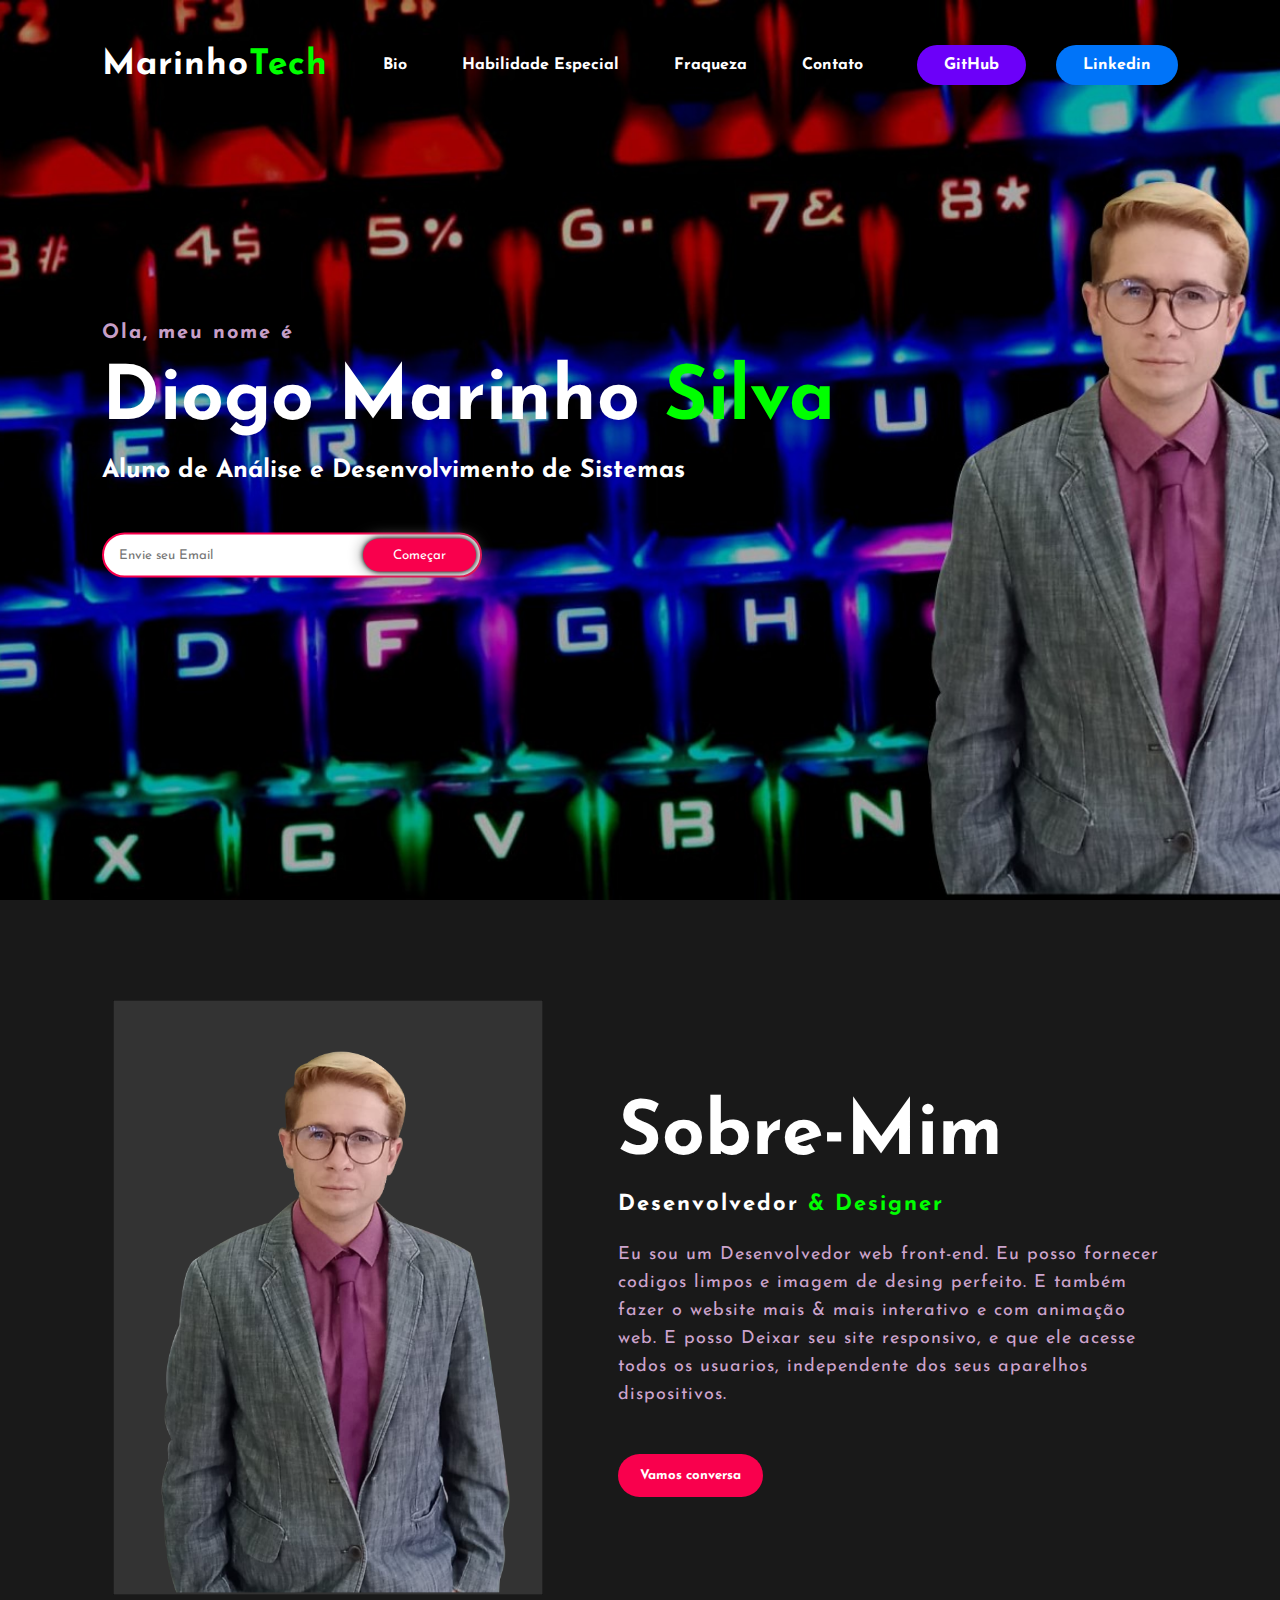
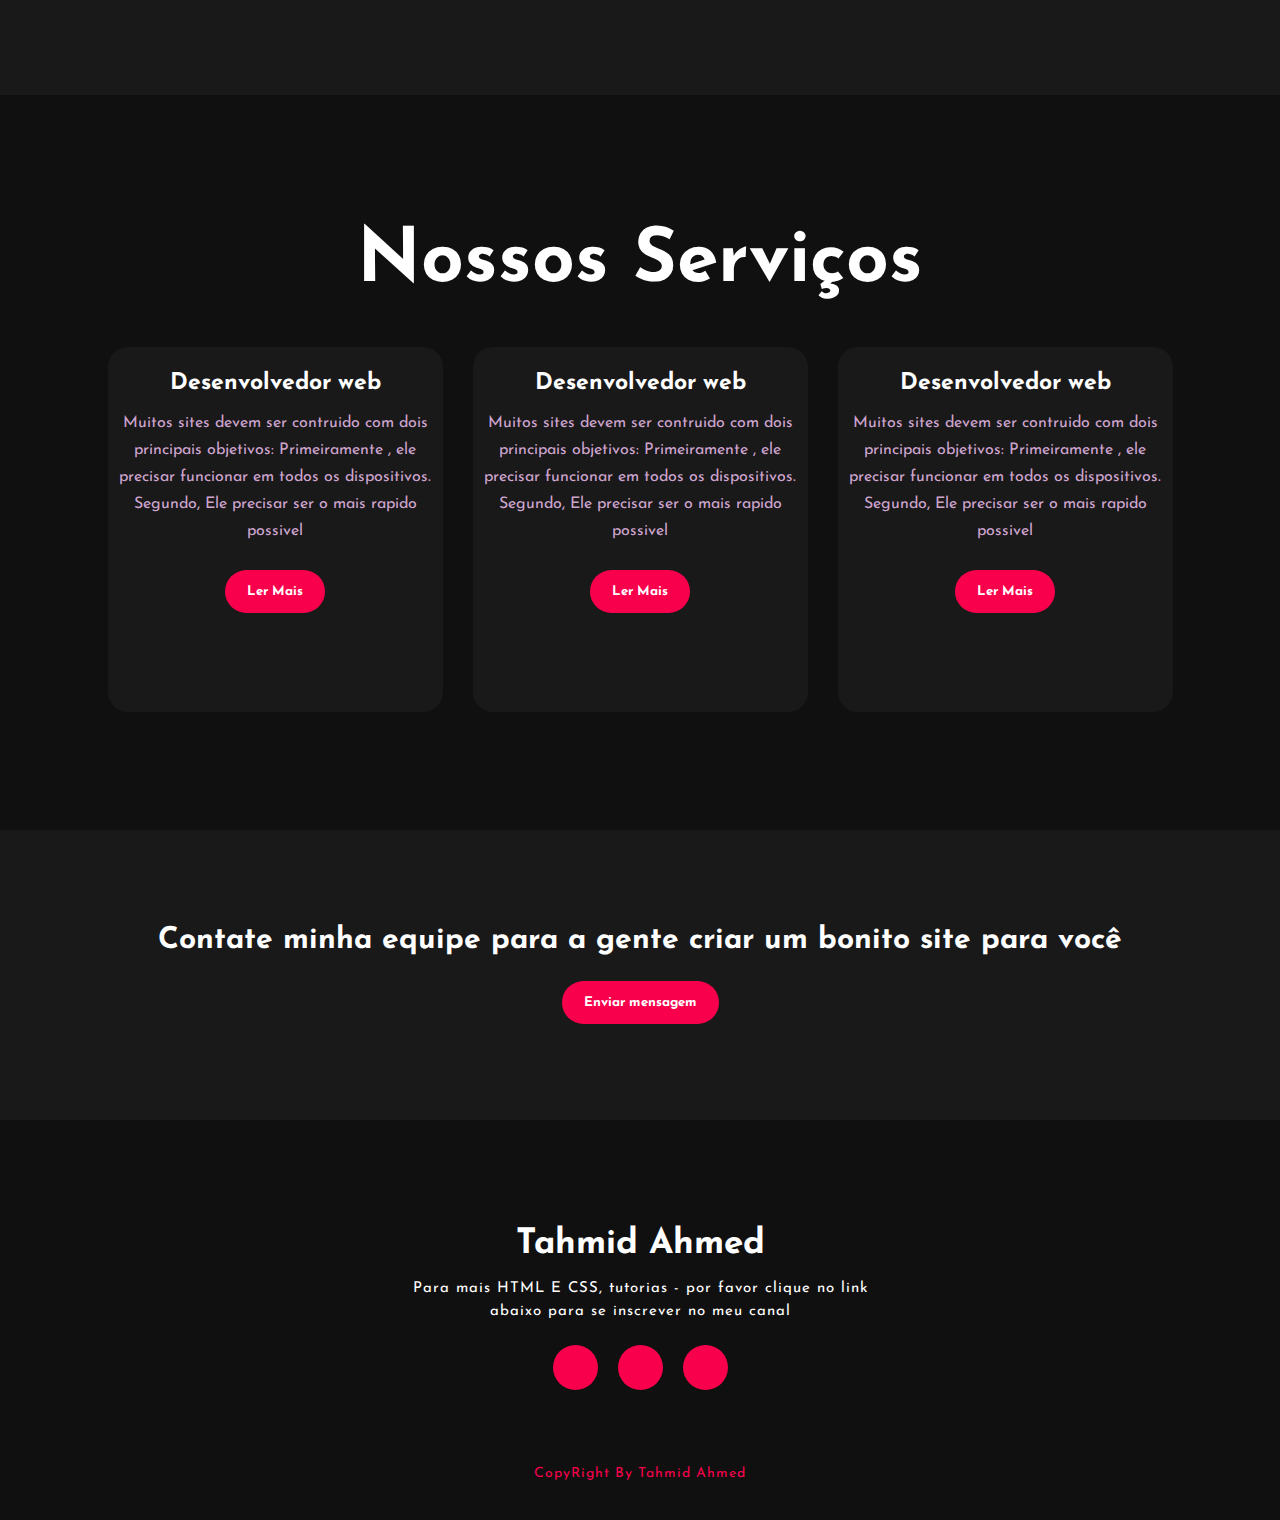
==== Index.html @ 7a549d68 "UpdateProtótipo" ====
<!DOCTYPE html>
<html lang="en">
<head>
    <meta charset="UTF-8">
    <meta http-equiv="X-UA-Compatible" content="IE=edge">
    <meta name="viewport" content="width=device-width, initial-scale=1.0">
    <link rel="stylesheet" href="Style.css">
    <link rel="preconnect" href="https://fonts.gstatic.com">
    <link href="https://fonts.googleapis.com/css2?family=Josefin+Sans:ital,wght@0,100;0,200;0,300;0,400;0,500;0,600;0,700;1,100;1,200;1,300;1,400;1,500;1,600;1,700&display=swap" rel="stylesheet">
    <link rel="stylesheet" href="https://cdnjs.cloudflare.com/ajax/libs/font-awesome/5.15.3/css/all.min.css" integrity="sha512-iBBXm8fW90+nuLcSKlbmrPcLa0OT92xO1BIsZ+ywDWZCvqsWgccV3gFoRBv0z+8dLJgyAHIhR35VZc2oM/gI1w==" crossorigin="anonymous" referrerpolicy="no-referrer" />
    <title>Portfolio website</title>
</head>
<body>
    <!---Cabeçalho-Main-->

    <div class="background">
        <nav>
            <h2 class="logo">Marinho<span>Tech</span></h2><!--Logo-->
            <ul class="cabeçalho-link">
                <li><a href="#">Bio</a></li>
                <li><a href="#">Habilidade Especial</a></li>
                <li><a href="#">Fraqueza</a></li>                
                <li><a href="#">Contato</a></li>
            </ul><!--cabeçalho-link-->
            <a href="#" class="btngit">GitHub</a>
            <a href="#" class="btn">Linkedin</a>
        </nav>

        <div class="Main">
            <h4>Ola, meu nome é</h4>
            <h1>Diogo Marinho <span>Silva</span></h1>
            <h3>Aluno de Análise e Desenvolvimento de Sistemas</h3>
            <div class="Container-btn">
                <form>
                    <input type="email" nome="email" id="mail" placeholder="Envie seu Email">
                    <input type="submit" name="submit" value="Começar">
                </form>
            </div><!--Container-btn-->
        </div><!--Main-->
    </div><!--background-->


    <!--Começo-da-seção-sobre-->

    <section class="background-color-Sobre">
        <div class="main-sobre">
            <img src="main-img.png">
            <div class="Text-sobre">
                <h2>Sobre-Mim</h2>
                <h5>Desenvolvedor <span>& designer</span></h5>
                <p>Eu sou um Desenvolvedor web front-end. Eu posso fornecer codigos limpos e imagem de desing perfeito. E também fazer o website mais & mais interativo e com animação web. E posso Deixar seu site responsivo, e que ele acesse todos os usuarios, independente dos seus aparelhos dispositivos.</p>
                <button type="button">Vamos conversa</button><!--Button-->
            </div><!--Text-sobre-->
        </div><!--main-sobre-->
    </section><!--background-color-Sobre-->

    <!--Começo-da-seção-nossos-serviços-->

    <div class="Container-serviços">
        <div class="title">
            <h2>Nossos Serviços</h2>
        </div><!--title-->

        <div class="Caixa">
            <div class="Card">
                <i class="fas fa-bars"></i>
                <h5>Desenvolvedor web</h5>
                <div class="Paragrafo-button">
                    <p>Muitos sites devem ser contruido com dois principais objetivos: Primeiramente , ele precisar funcionar em todos os dispositivos. Segundo, Ele precisar ser o mais rapido possivel </p>
                    <button type="button">Ler Mais</button><!--button-->
                </div><!--Paragrafo-button-->
            </div><!--Card-->

            <div class="Card">
                <i class="fas fa-user"></i>
                <h5>Desenvolvedor web</h5>
                <div class="Paragrafo-button">
                    <p>Muitos sites devem ser contruido com dois principais objetivos: Primeiramente , ele precisar funcionar em todos os dispositivos. Segundo, Ele precisar ser o mais rapido possivel </p>
                    <button type="button">Ler Mais</button><!--button-->
                </div><!--Paragrafo-button-->
            </div><!--Card-->

            <div class="Card">
                <i class="fas fa-bell"></i>
                <h5>Desenvolvedor web</h5>
                <div class="Paragrafo-button">
                    <p>Muitos sites devem ser contruido com dois principais objetivos: Primeiramente , ele precisar funcionar em todos os dispositivos. Segundo, Ele precisar ser o mais rapido possivel </p>
                    <button type="button">Ler Mais</button><!--button-->
                </div><!--Paragrafo-button-->
            </div><!--Card-->
        </div><!--Caixa-->
    </div><!--Conatiner-serviços-->
    
    <!--Contatos-->
    <div class="me-contate">
        <p>Contate minha equipe para a gente criar um bonito site para você</p>
        <button type="button">Enviar mensagem</button><!--button-->
    </div><!--me-contate-->

    <!--Rodapé--->
    <footer>
          <h6>Tahmid Ahmed</h6>
        <p>Para mais HTML E CSS, tutorias - por favor clique no link abaixo para se inscrever no meu canal</p>
        <div class="Redes-sociais">
            <a href="#"><i class="fab fa-facebook-f"></i></a>
            <a href="#"><i class="fab fa-instagram"></i></a>
            <a href="#"><i class="fab fa-dribbble"></i></a>
        </div><!--Redes-sociais-->
        <p class="end">CopyRight By Tahmid Ahmed</p>
    </footer>

    
</body>
</html>
---- Style.css ----
*{
    padding: 0;
    margin: 0;
    font-family: 'Josefin Sans', sans-serif;
    box-sizing: border-box;
}


.background{
    background-image: url(background.jpg);
    background-size: cover;
    background-position: center;
    height: 100vh;
    width: 100%;

}

nav{
    display: flex;
    align-items: center;
    justify-content: space-between;
    padding: 45px;
    padding-left: 8%;
    padding-right: 8%;
}

.logo{
    color: #fff;
    font-size: 35px;
    cursor: pointer;
    letter-spacing: 1px;
}
span{
    color: #0f0;
}

nav ul li{
    list-style-type: none;
    display: inline-block;
    padding: 10px  25px;
}

nav ul li a{
    color: #fff;
    text-decoration: none;
    font-weight: bold;
    text-transform: capitalize;
}

nav ul li a:hover{
    color: #0f0;
    transform: .4s;
}
.btngit{
    background-color: #6c00f9;
    color: #fff;
    text-decoration: none;
    border: 2px solid transparent;
    font-weight: bold;
    padding: 10px 25px;
    border-radius: 30px;
    transition: transform .4s;

}
.btngit:hover {
    transform: scale(1.2);
}
    
.btn{
    background-color: #0074f9;
    color: #fff;
    text-decoration: none;
    border: 2px solid transparent;
    font-weight: bold;
    padding: 10px 25px;
    border-radius: 30px;
    transition: transform .4s;
}

.btn:hover{
    transform: scale(1.2);
}

.Main{
    position: absolute;
    top: 50%;
    left: 8%;
    transform: translateY(-50%);
}

.Main span{
    color: #0f0;
}

h1{
    color: #ffffff;
    margin: 20px 0px 20px;
    font-size: 75px;
}

h4{
    color: #fcfc;
    letter-spacing: 2px;
    font-size: 20px;
}

h3{
    color: #fff;
    font-size: 25px;
    margin-bottom: 50px;
}
h3:hover {
    color: #0f0;
    transform: .4s;
}

.Container-btn form{
    width: 380px;
    max-width: 100%;
    position: relative;
}

.Container-btn form input:first-child{
    display: inline-block;
    width: 100%;
    padding: 14px 130px 14px 15px;
    border: 2px solid #f9004d;
    border-radius: 30px;
    outline: none;
}

.Container-btn form input:last-child{
    position: absolute;
    display: inline-block;
    outline: none;
    border: none;
    padding: 10px 30px;
    border-radius: 30px;
    background-color: #f9004d;
    color: #fff;
    box-shadow: 0px 0px 5px #000, 0px 0px 15px #858585;
    right: 6px;
    top: 6px;
    
}

.background-color-Sobre{
    background-color: #191919;
    width: 100%;
    padding: 100px 0px;
    
}

.background-color-Sobre img{
    width: 430px;
    height: auto;
}

.Text-sobre{
    width: 550px;
  }

.main-sobre{
   display: flex;
   align-items: center;
   justify-content: space-around;
   width: 1130px;
   margin: 0 auto;
}

.Text-sobre h2{
    color: #fff;
    font-size: 75px;
    text-transform: capitalize;
    margin-bottom: 20px;
}

.Text-sobre h5{
    color: #fff;
    letter-spacing: 2px;
    font-size: 22px;
    margin-bottom: 25px;
    text-transform: capitalize;
}

.Text-sobre p{
    color: #fcfc;
    letter-spacing: 1px;
    line-height: 28px;
    font-size: 18px;
    margin-bottom: 45px;
}

button{
    background-color: #f9004d;
    color: #fff;
    text-transform: none;
    border: 2px solid transparent;
    font-weight: bold;
    padding: 13px 20px;
    border-radius: 30px;
    transition: .4s;
    
}

button:hover{
    background-color: transparent;
    border: 2px solid #f9004d;
    cursor: pointer;
}

.Container-serviços{
    background-color: #101010;
    width: 100%;
    padding: 100px 0px;
}

.title h2{
    color: #fff;
    font-size: 75px;
    width: 1130px;
    margin: 30px auto;
    text-align: center;
}

.Caixa{
    display: flex;
    justify-content: center;
    align-items: center;
    min-height: 400px;
    flex-wrap: wrap;
}

.Card{
    background: #191919;
    height: 365px;
    width: 335px;
    border-radius: 20px;
    margin: 15px;
    position: relative;
    overflow: hidden;
    text-align:  center;
    
}

.Card i{
    font-size: 50px;
    display: block;
    text-align: center;
    margin: 25px 0px;
    color: #f9004d;
}

h5{
    color: #fff;
    font-size: 23px;
    margin-bottom: 15px;
}

.Paragrafo-button{
    color: #fcfc;
    font-size: 16px;
    line-height: 27px;
    margin-bottom: 25px;
}

.Paragrafo-button button{
    margin-top: 25px;
}

.me-contate {
    width: 100%;
    height: 290px;
    background-color: #191919;
    display: flex;
    flex-direction: column;
    justify-content: center;
    align-items: center ;
}

.me-contate p{
    color: #fff;
    font-size: 30px;
    font-weight: bold;
    margin-bottom: 25px;
}

footer{
    position: relative;
    width: 100%;
    height: 400px;
    background-color: #101010;
    display: flex;
    flex-direction: column;
    align-items: center;
    justify-content: center;
}

footer h6{
    font-size: 35px;
    color: #fff;
}

footer p{
    color: #fff;
    font-size: 15px;
    width: 500px;
    text-align: center;
    margin-top: 15px;
    letter-spacing: 1px;
    line-height: 23px;
}

.Redes-sociais{
    display: flex;
    
}

.Redes-sociais a{
    background-color: #f9004d;
    width: 45px;
    height: 45px;
    padding: 15px;
    border-radius: 50%;
    margin: 22px 10px;
    color: #fff;
    text-decoration: none;
    font-size: 20px;
    align-items: center;
    display: flex;
    justify-content: center;
    flex-direction: row;
}

.Redes-sociais a:hover{
    transform: scale(1.2);
    transition: .3s;
}

.end{
    position: absolute;
    color: #f9004d;
    bottom: 35px;
    font-size: 14px ;
}
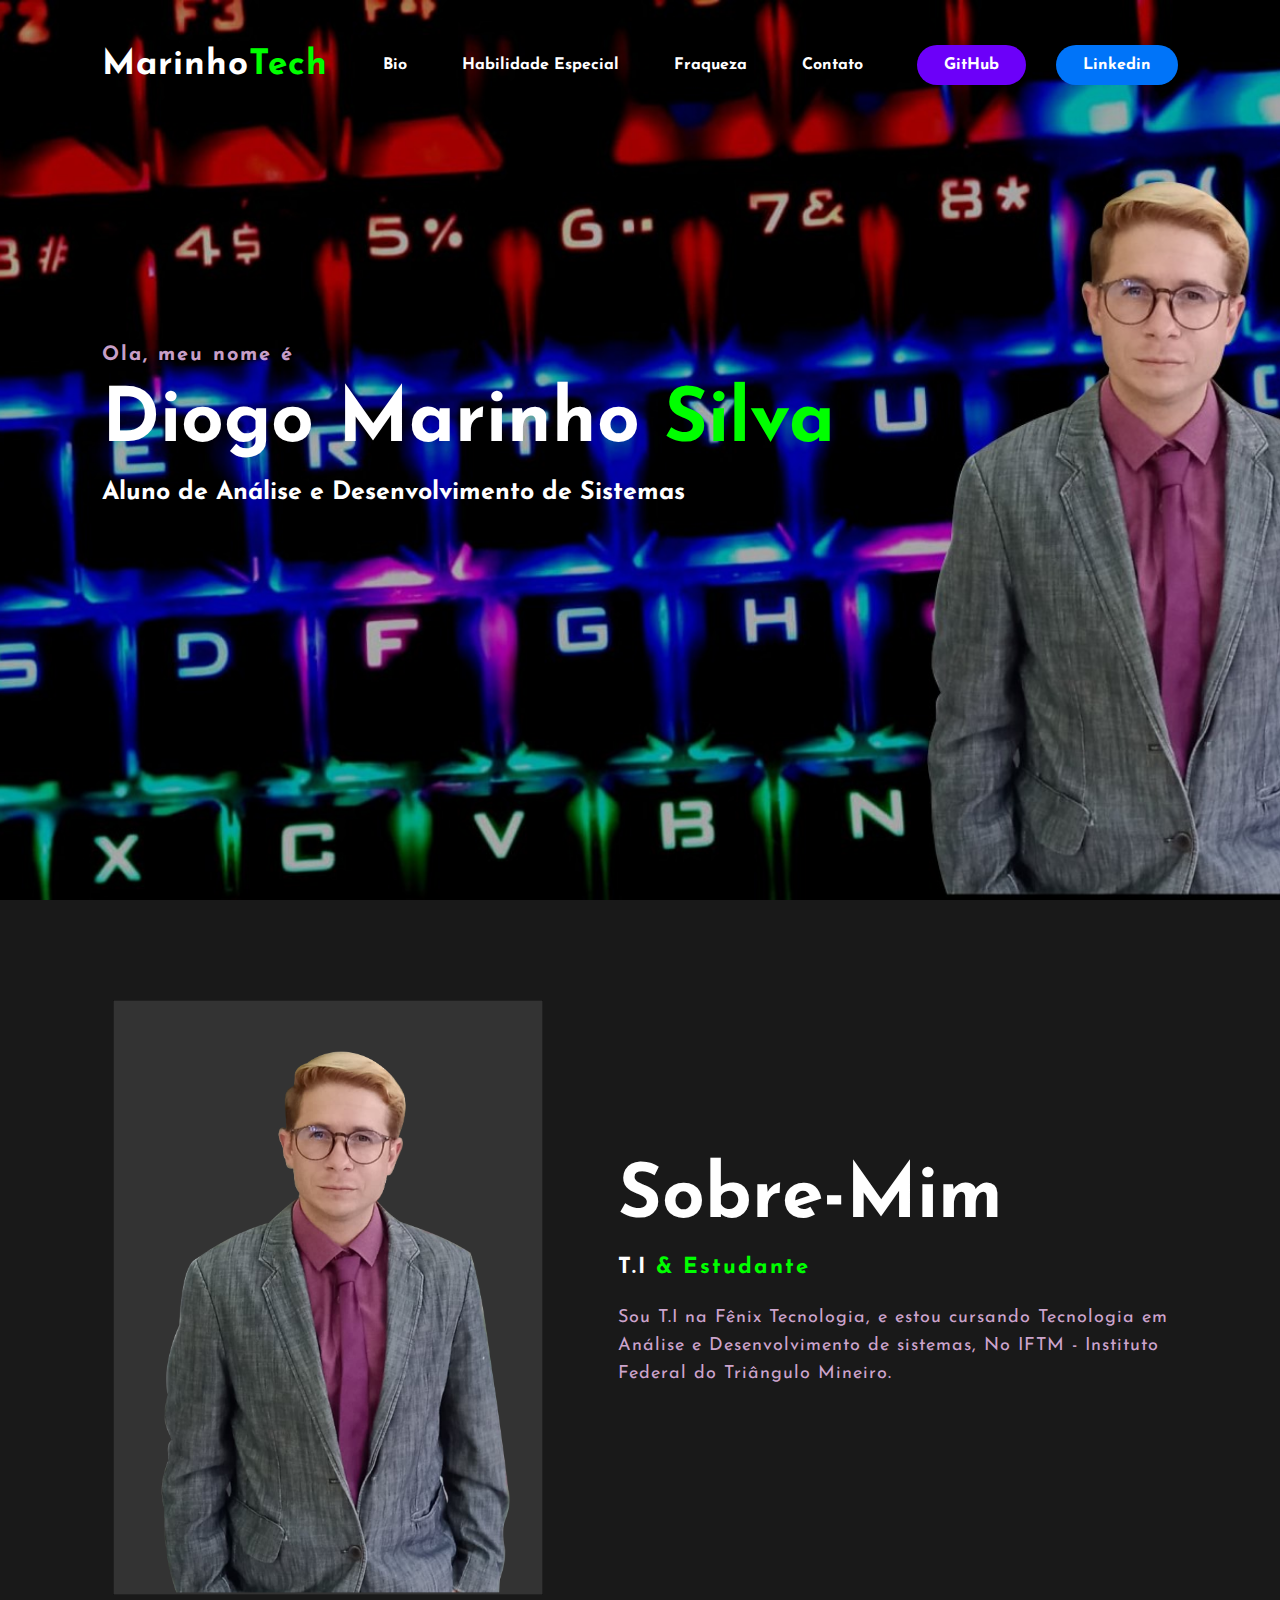
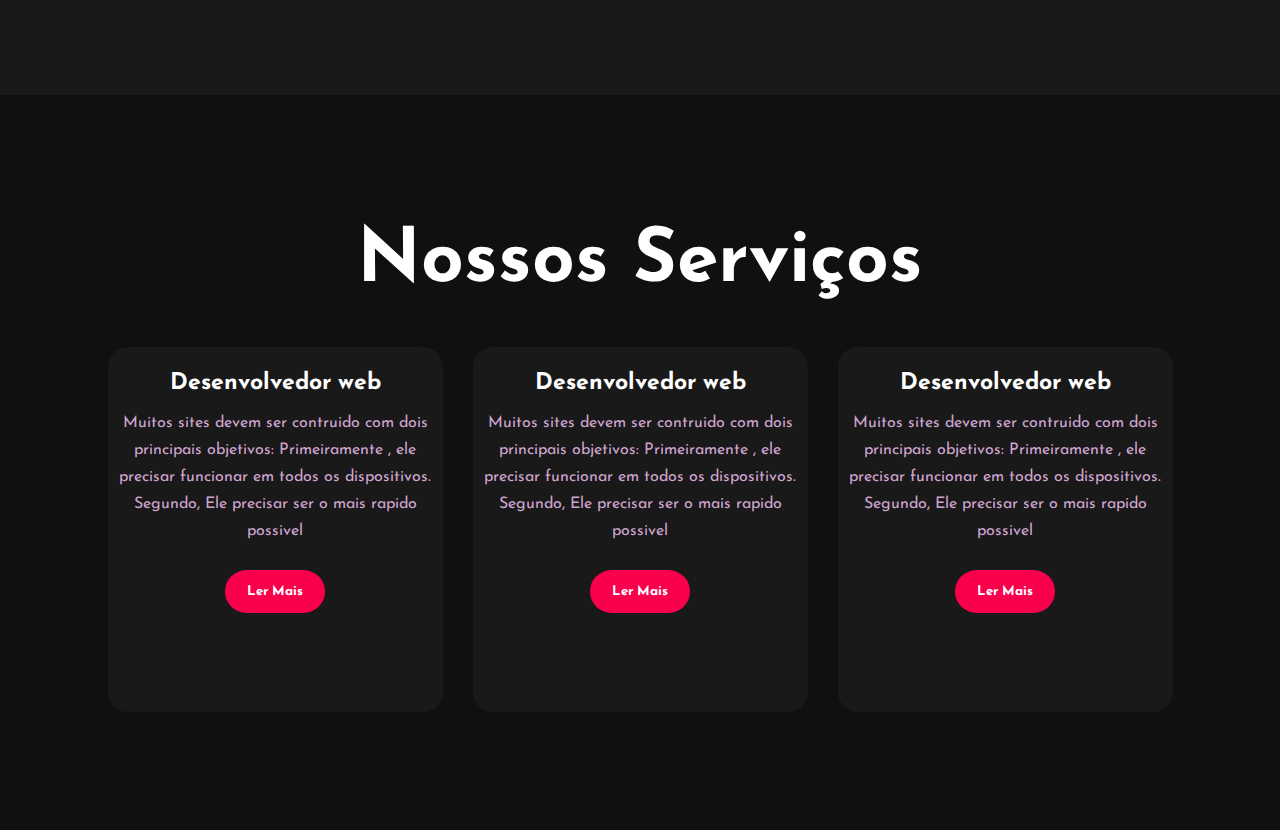
==== commit 0559c623: "Update" ====
--- a/Index.html
+++ b/Index.html
@@ -8,7 +8,7 @@
     <link rel="preconnect" href="https://fonts.gstatic.com">
     <link href="https://fonts.googleapis.com/css2?family=Josefin+Sans:ital,wght@0,100;0,200;0,300;0,400;0,500;0,600;0,700;1,100;1,200;1,300;1,400;1,500;1,600;1,700&display=swap" rel="stylesheet">
     <link rel="stylesheet" href="https://cdnjs.cloudflare.com/ajax/libs/font-awesome/5.15.3/css/all.min.css" integrity="sha512-iBBXm8fW90+nuLcSKlbmrPcLa0OT92xO1BIsZ+ywDWZCvqsWgccV3gFoRBv0z+8dLJgyAHIhR35VZc2oM/gI1w==" crossorigin="anonymous" referrerpolicy="no-referrer" />
-    <title>Portfolio website</title>
+    <title>Diogo Marinho da Silva</title>
 </head>
 <body>
     <!---Cabeçalho-Main-->
@@ -17,7 +17,7 @@
         <nav>
             <h2 class="logo">Marinho<span>Tech</span></h2><!--Logo-->
             <ul class="cabeçalho-link">
-                <li><a href="#">Bio</a></li>
+                <li><a href="bio.html">Bio</a></li>
                 <li><a href="#">Habilidade Especial</a></li>
                 <li><a href="#">Fraqueza</a></li>                
                 <li><a href="#">Contato</a></li>
@@ -30,12 +30,7 @@
             <h4>Ola, meu nome é</h4>
             <h1>Diogo Marinho <span>Silva</span></h1>
             <h3>Aluno de Análise e Desenvolvimento de Sistemas</h3>
-            <div class="Container-btn">
-                <form>
-                    <input type="email" nome="email" id="mail" placeholder="Envie seu Email">
-                    <input type="submit" name="submit" value="Começar">
-                </form>
-            </div><!--Container-btn-->
+           
         </div><!--Main-->
     </div><!--background-->
 
@@ -47,9 +42,8 @@
             <img src="main-img.png">
             <div class="Text-sobre">
                 <h2>Sobre-Mim</h2>
-                <h5>Desenvolvedor <span>& designer</span></h5>
-                <p>Eu sou um Desenvolvedor web front-end. Eu posso fornecer codigos limpos e imagem de desing perfeito. E também fazer o website mais & mais interativo e com animação web. E posso Deixar seu site responsivo, e que ele acesse todos os usuarios, independente dos seus aparelhos dispositivos.</p>
-                <button type="button">Vamos conversa</button><!--Button-->
+                <h5>T.I <span>& Estudante</span></h5>
+                <p>Sou T.I na Fênix Tecnologia, e estou cursando Tecnologia em Análise e Desenvolvimento de sistemas, No IFTM - Instituto Federal do Triângulo Mineiro.</p>                
             </div><!--Text-sobre-->
         </div><!--main-sobre-->
     </section><!--background-color-Sobre-->
@@ -89,26 +83,8 @@
                 </div><!--Paragrafo-button-->
             </div><!--Card-->
         </div><!--Caixa-->
-    </div><!--Conatiner-serviços-->
+    </div><!--Conatiner-serviços-->    
     
-    <!--Contatos-->
-    <div class="me-contate">
-        <p>Contate minha equipe para a gente criar um bonito site para você</p>
-        <button type="button">Enviar mensagem</button><!--button-->
-    </div><!--me-contate-->
-
-    <!--Rodapé--->
-    <footer>
-          <h6>Tahmid Ahmed</h6>
-        <p>Para mais HTML E CSS, tutorias - por favor clique no link abaixo para se inscrever no meu canal</p>
-        <div class="Redes-sociais">
-            <a href="#"><i class="fab fa-facebook-f"></i></a>
-            <a href="#"><i class="fab fa-instagram"></i></a>
-            <a href="#"><i class="fab fa-dribbble"></i></a>
-        </div><!--Redes-sociais-->
-        <p class="end">CopyRight By Tahmid Ahmed</p>
-    </footer>
-
     
 </body>
 </html>